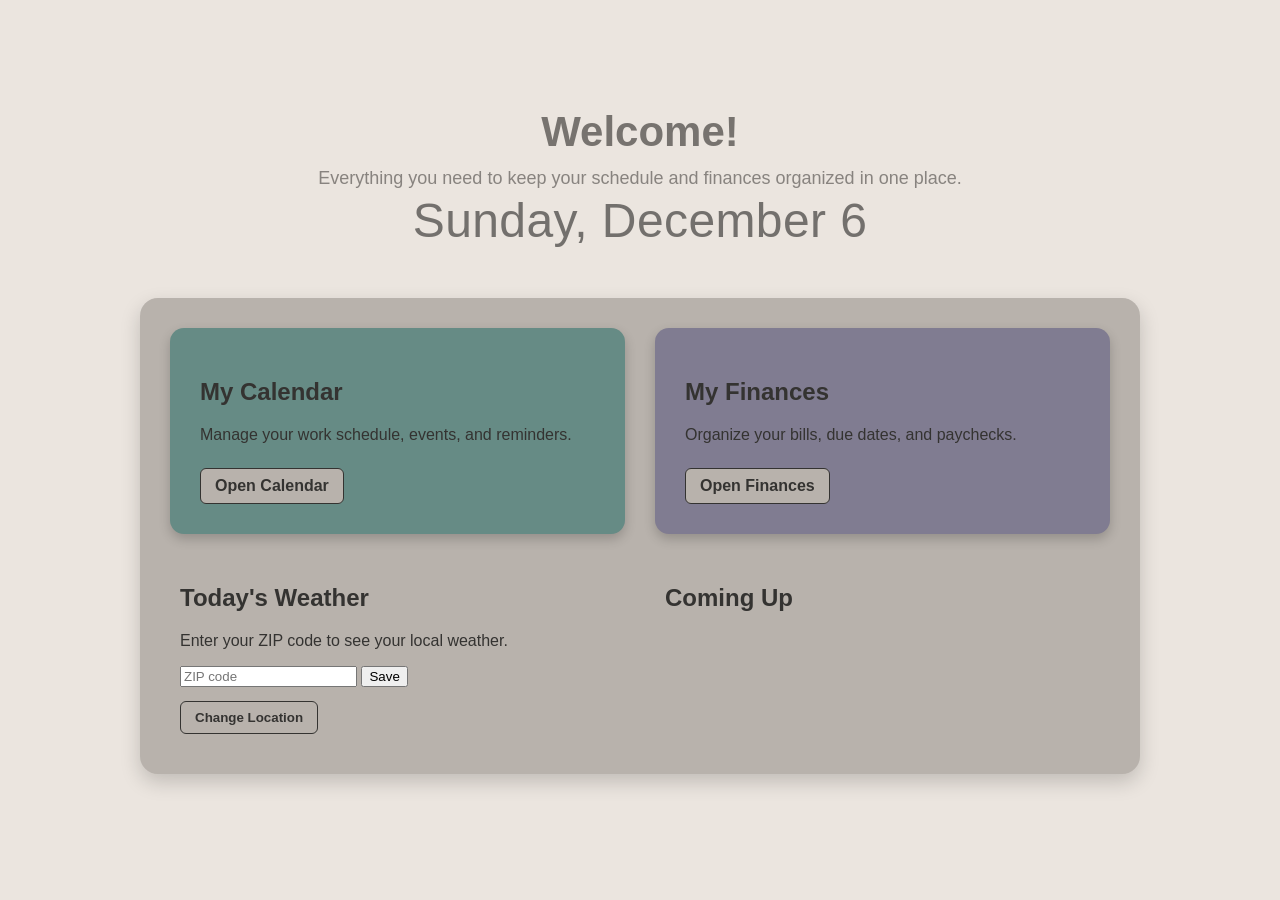
==== index.html @ 4a38d494 "Add files via upload" ====
<!DOCTYPE html>
<html lang="en">

<head>
    <meta charset="UTF-8">
    <meta name="viewport" content="width=device-width, initial-scale=1.0">
    <title>Home</title>
    <link rel="stylesheet" href="home.css">
</head>

<body>

    <main class="home-page">

        <div class="home-header">
            <h1>Welcome!</h1>
            <p>Everything you need to keep your schedule and finances organized in one place.</p>
            <p id="home-date"></p>
        </div>

        <div class="dashboard">

    <div class="home-cards">

        <div class="home-card calendar-card">
            <h2>My Calendar</h2>
            <p>Manage your work schedule, events, and reminders.</p>
            <a href="calendar.html">Open Calendar</a>
        </div>

        <div class="home-card finance-card">
            <h2>My Finances</h2>
            <p>Organize your bills, due dates, and paychecks.</p>
            <a href="finance.html">Open Finances</a>
        </div>

    </div>

    <div class="dashboard-bottom">

        <div class="weather-section">
    <h2>Today's Weather</h2>

    <div id="weather-setup">
        <p>Enter your ZIP code to see your local weather.</p>

        <input
            type="text"
            id="weather-zip"
            placeholder="ZIP code"
            maxlength="5"
        >

        <button id="save-weather-zip">Save</button>
    </div>
    
    <p id="weather-error"></p>

    <div id="weather-display"></div>
    <button id="change-weather-location">Change Location</button>
</div>

        <div class="coming-up-section" id="coming-up">
            <h2>Coming Up</h2>
            <div id="upcoming-events"></div>
        </div>

    </div>

</div>

</main>

<script src="home.js"></script>

</body>

</html>
---- home.css ----
body {
    margin: 0;
    min-height: 100vh;
    background-color: #EBE5DF;
    color: #343331;
    font-family: Arial, sans-serif;
}

.home-page {
    max-width: 1000px;
    margin: 0 auto;
    padding: 80px 40px;
}

.home-header {
    text-align: center;
    margin-bottom: 50px;
}

.home-header h1 {
    font-size: 42px;
    margin-bottom: 12px;
    color: #77736F;
}
.home-header > p:not(#home-date) {
    color: #77736f;
    opacity: 0.85;
}

.home-header p {
    font-size: 18px;
    margin: 0;
}
#home-date {
    margin-top: 4px;
    font-size: 3.0rem;
    font-weight: 500;
    opacity: 0.65;
    letter-spacing: 0.4px;
}
.dashboard {
    background-color: #B8B2AC;
    padding: 30px;
    border-radius: 18px;
    box-shadow: 0 8px 20px rgba(0, 0, 0, 0.18);
}
.home-cards {
    display: flex;
    gap: 30px;
    justify-content: center;
}
.dashboard-bottom {
    display: flex;
    gap: 30px;
    margin-top: 20px;
}

.weather-section,
.coming-up-section {
    flex: 1;
    padding: 10px;
}
.upcoming-event {
    margin: 8px 0;
    padding: 8px 10px;
    background-color: rgba(255, 255, 255, 0.18);
    border-radius: 6px;
}

.home-card {
    flex: 1;
    padding: 30px;
    border-radius: 14px;
    box-shadow: 0 5px 12px rgba(0, 0, 0, 0.20);
    transition: transform 0.18s ease, box-shadow 0.18s ease;
}
.home-card:hover {
    transform: translateY(-3px);
    box-shadow: 0 8px 16px rgba(0, 0, 0, 0.22);
}
.calendar-card {
    background-color: #668B85;
}
.calendar-card a {
    display: inline-block;
    margin-top: 8px;
    padding: 8px 14px;
    color: #343331;
    text-decoration: none;
    border: 1px solid #343331;
    border-radius: 6px;
    font-weight: bold;
    background-color: #B8B2AC;
}
.calendar-card a:hover {
    background-color: #A8A19A;
}

.finance-card {
    background-color: #807C91;
    box-shadow: 0 5px 12px rgba(0, 0, 0, 0.20);
}
.finance-card a {
    display: inline-block;
    margin-top: 8px;
    padding: 8px 14px;
    background-color: #B8B2AC;
    border: 1px solid #343331;
    border-radius: 6px;
    font-weight: bold;
    color: #343331;
text-decoration: none;
}
#change-weather-location {
    padding: 8px 14px;
    background-color: #B8B2AC;
    color: #343331;
    border: 1px solid #343331;
    border-radius: 6px;
    font-weight: bold;
    cursor: pointer;
}

#change-weather-location:hover {
    background-color: #A8A19A;
    transition: background-color 0.18s ease;
}
.weather-location {
    margin-bottom: 6px;
    font-weight: bold;
}

.weather-main {
    margin: 6px 0;
}

.weather-temp {
    font-size: 28px;
    font-weight: bold;
}

.weather-conditions {
    margin-left: 8px;
    font-size: 16px;
}

.weather-rain {
    margin-top: 6px;
    margin-bottom: 12px;
    font-size: 14px;
}
.weather-high-low {
    margin: 6px 0;
    font-size: 14px;
    font-weight: bold;
}
#weather-error {
    color: #8a4f55;
    font-size: 14px;
    font-weight: 600;
    margin-top: 10px;
}
@media (max-width: 700px) {

}
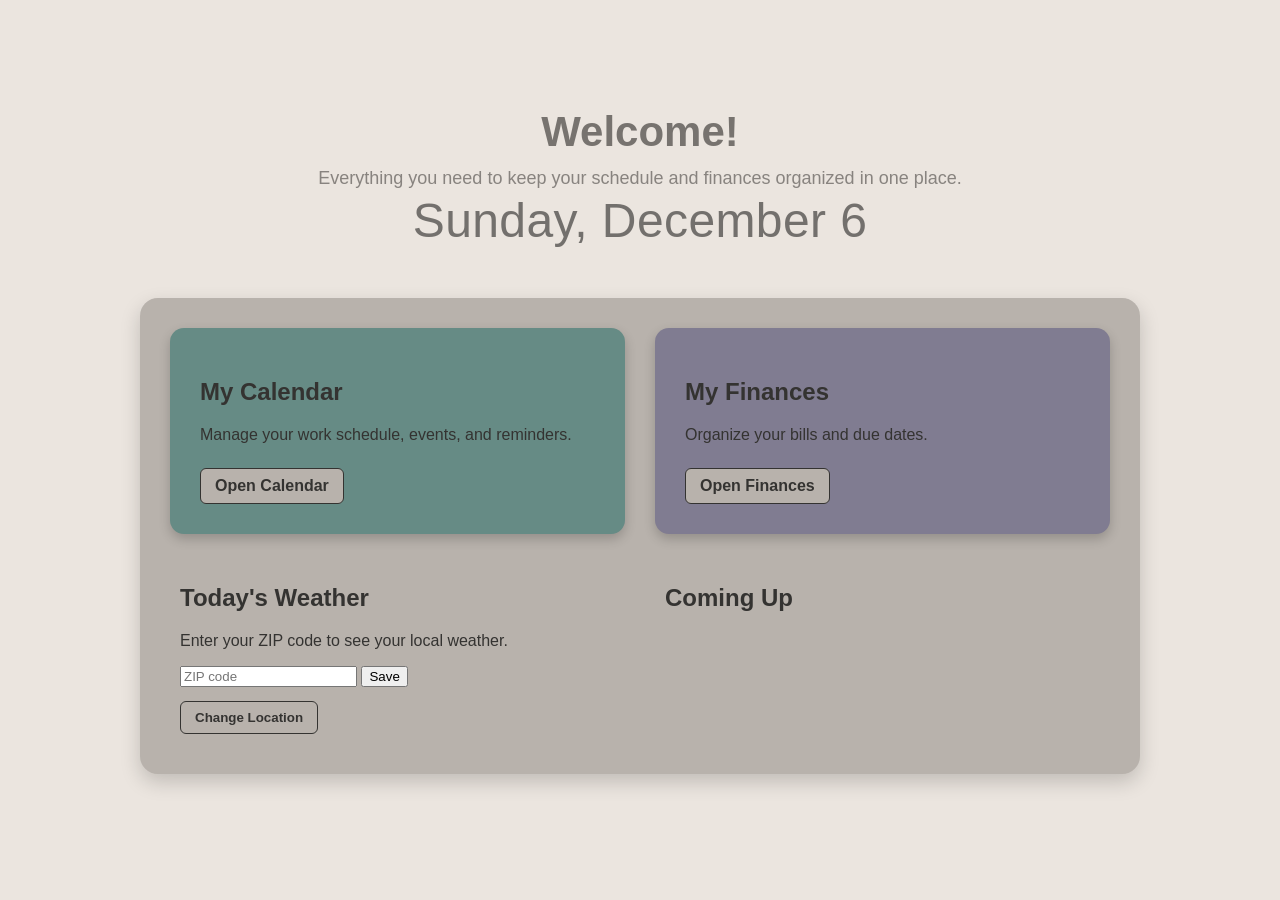
==== commit 3dbbf7cf: "Add files via upload" ====
--- a/index.html
+++ b/index.html
@@ -30,7 +30,7 @@
 
         <div class="home-card finance-card">
             <h2>My Finances</h2>
-            <p>Organize your bills, due dates, and paychecks.</p>
+            <p>Organize your bills and due dates.</p>
             <a href="finance.html">Open Finances</a>
         </div>
 
--- a/home.css
+++ b/home.css
@@ -162,4 +162,35 @@
 }
 @media (max-width: 700px) {
 
+}
+/* HOME — Mobile Layout */
+@media (max-width: 600px) {
+    .home-cards,
+    .dashboard-bottom {
+        flex-direction: column;
+    }
+    .home-page {
+    padding: 30px 16px;
+}
+
+.home-header {
+    margin-bottom: 25px;
+}
+
+.home-header h1 {
+    font-size: 34px;
+    margin-top: 0;
+}
+
+#home-date {
+    font-size: 2rem;
+}
+
+.dashboard {
+    padding: 18px;
+}
+
+.home-card {
+    padding: 20px;
+}
 }
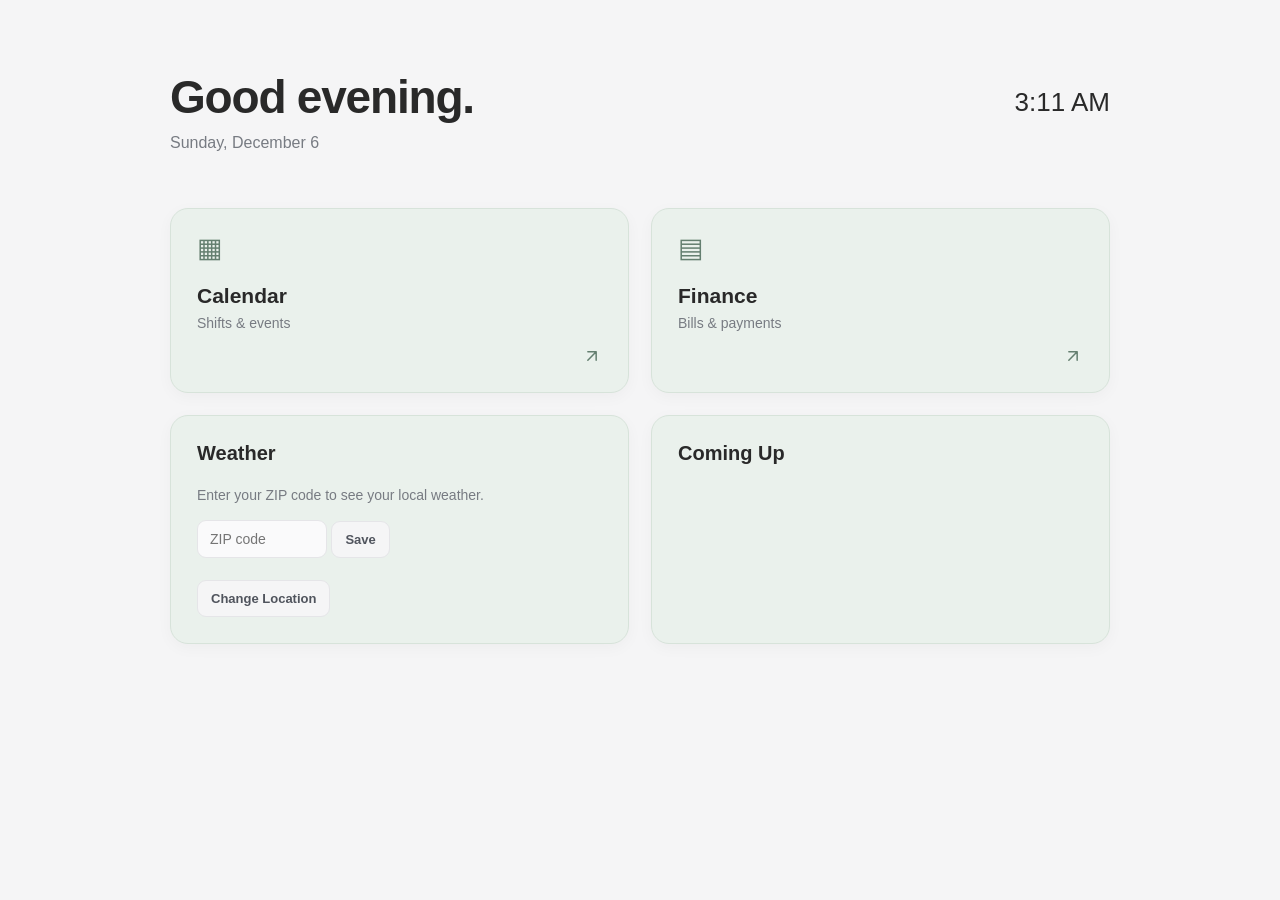
==== commit 86ee39c5: "Dashboard 2.0 - Sage redesign and live clock" ====
--- a/index.html
+++ b/index.html
@@ -1,10 +1,11 @@
+
 <!DOCTYPE html>
 <html lang="en">
 
 <head>
     <meta charset="UTF-8">
     <meta name="viewport" content="width=device-width, initial-scale=1.0">
-    <title>Home</title>
+    <title>Your Calendar | Dashboard</title>
     <link rel="stylesheet" href="home.css">
 </head>
 
@@ -12,67 +13,86 @@
 
     <main class="home-page">
 
-        <div class="home-header">
-            <h1>Welcome!</h1>
-            <p>Everything you need to keep your schedule and finances organized in one place.</p>
-            <p id="home-date"></p>
-        </div>
+        <header class="home-header">
+    <div class="header-top">
+        <h1 id="home-greeting">Good morning.</h1>
+        <div id="home-clock">--:--</div>
+    </div>
+    <p id="home-date"></p>
+</header>
 
-        <div class="dashboard">
+        <section class="dashboard">
 
-    <div class="home-cards">
+            <div class="home-cards">
 
-        <div class="home-card calendar-card">
-            <h2>My Calendar</h2>
-            <p>Manage your work schedule, events, and reminders.</p>
-            <a href="calendar.html">Open Calendar</a>
-        </div>
+                <a class="home-card calendar-card" href="calendar.html">
+                    <div class="card-icon">▦</div>
+                    <h2>Calendar</h2>
+                    <p>Shifts &amp; events</p>
+                    <span class="card-arrow" aria-hidden="true">
+    <svg width="20" height="20" viewBox="0 0 24 24"
+         fill="none" stroke="currentColor" stroke-width="1.8"
+         stroke-linecap="round" stroke-linejoin="round">
+        <path d="M7 17 17 7M7 7h10v10"/>
+    </svg>
+</span>
+                </a>
 
-        <div class="home-card finance-card">
-            <h2>My Finances</h2>
-            <p>Organize your bills and due dates.</p>
-            <a href="finance.html">Open Finances</a>
-        </div>
+                <a class="home-card finance-card" href="finance.html">
+                    <div class="card-icon">▤</div>
+                    <h2>Finance</h2>
+                    <p>Bills &amp; payments</p>
+                    <span class="card-arrow" aria-hidden="true">
+    <svg width="20" height="20" viewBox="0 0 24 24"
+         fill="none" stroke="currentColor" stroke-width="1.8"
+         stroke-linecap="round" stroke-linejoin="round">
+        <path d="M7 17 17 7M7 7h10v10"/>
+    </svg>
+</span>
+                </a>
 
-    </div>
+            </div>
 
-    <div class="dashboard-bottom">
+            <div class="dashboard-bottom">
 
-        <div class="weather-section">
-    <h2>Today's Weather</h2>
+                <section class="weather-section">
+                    <h2>Weather</h2>
 
-    <div id="weather-setup">
-        <p>Enter your ZIP code to see your local weather.</p>
+                    <div id="weather-setup">
+                        <p>Enter your ZIP code to see your local weather.</p>
 
-        <input
-            type="text"
-            id="weather-zip"
-            placeholder="ZIP code"
-            maxlength="5"
-        >
+                        <input
+                            type="text"
+                            id="weather-zip"
+                            placeholder="ZIP code"
+                            maxlength="5"
+                            inputmode="numeric"
+                        >
 
-        <button id="save-weather-zip">Save</button>
-    </div>
-    
-    <p id="weather-error"></p>
+                        <button id="save-weather-zip">Save</button>
+                    </div>
 
-    <div id="weather-display"></div>
-    <button id="change-weather-location">Change Location</button>
-</div>
+                    <p id="weather-error"></p>
 
-        <div class="coming-up-section" id="coming-up">
-            <h2>Coming Up</h2>
-            <div id="upcoming-events"></div>
-        </div>
+                    <div id="weather-display"></div>
 
-    </div>
+                    <button id="change-weather-location">
+                        Change Location
+                    </button>
+                </section>
 
-</div>
+                <section class="coming-up-section" id="coming-up">
+                    <h2>Coming Up</h2>
+                    <div id="upcoming-events"></div>
+                </section>
 
-</main>
+            </div>
 
-<script src="home.js"></script>
+        </section>
+
+    </main>
+
+    <script src="home.js"></script>
 
 </body>
-
-</html>+</html>
--- a/home.css
+++ b/home.css
@@ -1,196 +1,391 @@
+
+/* =========================================
+   YOUR CALENDAR — DASHBOARD 2.0
+   Clean Monochrome Design
+========================================= */
+
+:root {
+    --background: #F5F5F6;
+    --card: #FFFFFF;
+    --text: #292929;
+    --secondary: #777B82;
+    --accent: #50545D;
+    --border: #E5E5E8;
+}
+
+* {
+    box-sizing: border-box;
+}
+
 body {
     margin: 0;
     min-height: 100vh;
-    background-color: #EBE5DF;
-    color: #343331;
+    background: var(--background);
+    color: var(--text);
     font-family: Arial, sans-serif;
-}
+    -webkit-font-smoothing: antialiased;
+}
+
+/* PAGE LAYOUT */
 
 .home-page {
     max-width: 1000px;
     margin: 0 auto;
-    padding: 80px 40px;
-}
+    padding: 70px 30px;
+}
+
+/* GREETING */
 
 .home-header {
-    text-align: center;
-    margin-bottom: 50px;
+    margin-bottom: 35px;
 }
 
 .home-header h1 {
-    font-size: 42px;
-    margin-bottom: 12px;
-    color: #77736F;
-}
-.home-header > p:not(#home-date) {
-    color: #77736f;
-    opacity: 0.85;
-}
-
-.home-header p {
-    font-size: 18px;
+    margin: 0 0 10px;
+    font-size: clamp(32px, 5vw, 46px);
+    font-weight: 600;
+    letter-spacing: -1.2px;
+}
+
+#home-date {
     margin: 0;
-}
-#home-date {
-    margin-top: 4px;
-    font-size: 3.0rem;
-    font-weight: 500;
-    opacity: 0.65;
-    letter-spacing: 0.4px;
-}
+    font-size: 16px;
+    color: var(--secondary);
+}
+
+/* DASHBOARD GRID */
+
 .dashboard {
-    background-color: #B8B2AC;
-    padding: 30px;
-    border-radius: 18px;
-    box-shadow: 0 8px 20px rgba(0, 0, 0, 0.18);
-}
-.home-cards {
-    display: flex;
-    gap: 30px;
-    justify-content: center;
-}
+    display: flex;
+    flex-direction: column;
+    gap: 22px;
+}
+
+.home-cards,
 .dashboard-bottom {
-    display: flex;
-    gap: 30px;
-    margin-top: 20px;
-}
-
+    display: grid;
+    grid-template-columns: repeat(2, minmax(0, 1fr));
+    gap: 22px;
+}
+
+/* ALL FOUR CARDS */
+
+.home-card,
 .weather-section,
 .coming-up-section {
-    flex: 1;
-    padding: 10px;
-}
-.upcoming-event {
-    margin: 8px 0;
-    padding: 8px 10px;
-    background-color: rgba(255, 255, 255, 0.18);
-    border-radius: 6px;
-}
+    min-width: 0;
+    background: var(--card);
+    border: 1px solid var(--border);
+    border-radius: 18px;
+    padding: 26px;
+    box-shadow: 0 4px 16px rgba(0, 0, 0, 0.035);
+}
+
+/* NAVIGATION CARDS */
 
 .home-card {
-    flex: 1;
-    padding: 30px;
-    border-radius: 14px;
-    box-shadow: 0 5px 12px rgba(0, 0, 0, 0.20);
-    transition: transform 0.18s ease, box-shadow 0.18s ease;
-}
+    display: flex;
+    flex-direction: column;
+    min-height: 185px;
+    color: var(--text);
+    text-decoration: none;
+    transition:
+        transform 0.2s ease,
+        box-shadow 0.2s ease,
+        border-color 0.2s ease;
+}
+
 .home-card:hover {
     transform: translateY(-3px);
-    box-shadow: 0 8px 16px rgba(0, 0, 0, 0.22);
-}
-.calendar-card {
-    background-color: #668B85;
-}
-.calendar-card a {
-    display: inline-block;
-    margin-top: 8px;
-    padding: 8px 14px;
-    color: #343331;
-    text-decoration: none;
-    border: 1px solid #343331;
-    border-radius: 6px;
-    font-weight: bold;
-    background-color: #B8B2AC;
-}
-.calendar-card a:hover {
-    background-color: #A8A19A;
-}
-
-.finance-card {
-    background-color: #807C91;
-    box-shadow: 0 5px 12px rgba(0, 0, 0, 0.20);
-}
-.finance-card a {
-    display: inline-block;
-    margin-top: 8px;
-    padding: 8px 14px;
-    background-color: #B8B2AC;
-    border: 1px solid #343331;
-    border-radius: 6px;
-    font-weight: bold;
-    color: #343331;
-text-decoration: none;
-}
+    border-color: #C9CBD0;
+    box-shadow: 0 8px 24px rgba(0, 0, 0, 0.07);
+}
+
+.home-card:focus-visible {
+    outline: 3px solid var(--accent);
+    outline-offset: 3px;
+}
+
+.card-icon {
+    font-size: 27px;
+    line-height: 1;
+    color: var(--accent);
+    margin-bottom: 22px;
+}
+
+.home-card h2 {
+    margin: 0 0 7px;
+    font-size: 21px;
+    font-weight: 600;
+}
+
+.home-card p {
+    margin: 0;
+    font-size: 14px;
+    color: var(--secondary);
+}
+
+.card-arrow {
+    align-self: flex-end;
+    margin-top: auto;
+    padding-top: 12px;
+    font-size: 22px;
+    color: var(--accent);
+}
+
+/* WEATHER AND COMING UP */
+
+.weather-section h2,
+.coming-up-section h2 {
+    margin: 0 0 20px;
+    font-size: 20px;
+    font-weight: 600;
+}
+
+.weather-location {
+    margin: 0 0 10px;
+    color: var(--secondary);
+    font-size: 14px;
+    font-weight: 600;
+}
+
+.weather-main {
+    display: flex;
+    align-items: center;
+    flex-wrap: wrap;
+    gap: 10px;
+    margin: 10px 0;
+}
+
+.weather-temp {
+    font-size: 34px;
+    font-weight: 600;
+    letter-spacing: -1px;
+}
+
+.weather-conditions {
+    font-size: 14px;
+    color: var(--secondary);
+}
+
+.weather-high-low,
+.weather-rain {
+    margin: 10px 0;
+    font-size: 14px;
+    color: var(--secondary);
+}
+
+.weather-high-low {
+    font-weight: 600;
+    color: var(--text);
+}
+
+/* WEATHER ZIP SETUP */
+
+#weather-setup p {
+    font-size: 14px;
+    color: var(--secondary);
+    line-height: 1.5;
+}
+
+#weather-zip {
+    width: 130px;
+    max-width: 100%;
+    padding: 10px 12px;
+    border: 1px solid var(--border);
+    border-radius: 9px;
+    background: #FAFAFB;
+    color: var(--text);
+    font-size: 14px;
+}
+
+#save-weather-zip,
 #change-weather-location {
-    padding: 8px 14px;
-    background-color: #B8B2AC;
-    color: #343331;
-    border: 1px solid #343331;
-    border-radius: 6px;
-    font-weight: bold;
+    padding: 10px 13px;
+    border: 1px solid var(--border);
+    border-radius: 9px;
+    background: var(--background);
+    color: var(--accent);
+    font-size: 13px;
+    font-weight: 600;
     cursor: pointer;
-}
-
+    transition: background 0.2s ease;
+}
+
+#save-weather-zip:hover,
 #change-weather-location:hover {
-    background-color: #A8A19A;
-    transition: background-color 0.18s ease;
-}
-.weather-location {
-    margin-bottom: 6px;
-    font-weight: bold;
-}
-
-.weather-main {
-    margin: 6px 0;
-}
-
-.weather-temp {
-    font-size: 28px;
-    font-weight: bold;
-}
-
-.weather-conditions {
-    margin-left: 8px;
-    font-size: 16px;
-}
-
-.weather-rain {
-    margin-top: 6px;
-    margin-bottom: 12px;
-    font-size: 14px;
-}
-.weather-high-low {
-    margin: 6px 0;
-    font-size: 14px;
-    font-weight: bold;
-}
+    background: #E8E9EC;
+}
+
+#change-weather-location {
+    margin-top: 12px;
+}
+
 #weather-error {
-    color: #8a4f55;
-    font-size: 14px;
-    font-weight: 600;
-    margin-top: 10px;
-}
-@media (max-width: 700px) {
-
-}
-/* HOME — Mobile Layout */
+    margin: 10px 0;
+    color: #A04747;
+    font-size: 13px;
+}
+
+/* UPCOMING EVENTS */
+
+#upcoming-events {
+    display: flex;
+    flex-direction: column;
+    gap: 9px;
+}
+
+.upcoming-event {
+    margin: 0;
+    padding: 12px 14px;
+    border-radius: 10px;
+    background: var(--background);
+    color: var(--accent);
+    font-size: 14px;
+    line-height: 1.5;
+}
+
+/* MOBILE */
+
 @media (max-width: 600px) {
+
+    .home-page {
+        padding: 35px 16px;
+    }
+
+    .home-header {
+        margin-bottom: 28px;
+    }
+
+    .home-header h1 {
+        font-size: 34px;
+    }
+
+    #home-date {
+        font-size: 14px;
+    }
+
+    .dashboard {
+        gap: 14px;
+    }
+
     .home-cards,
     .dashboard-bottom {
-        flex-direction: column;
-    }
-    .home-page {
-    padding: 30px 16px;
-}
-
+        gap: 12px;
+    }
+
+    .home-card {
+        min-height: 155px;
+        padding: 17px;
+        border-radius: 15px;
+    }
+
+    .card-icon {
+        margin-bottom: 18px;
+        font-size: 24px;
+    }
+
+    .home-card h2 {
+        font-size: 18px;
+    }
+
+    .home-card p {
+        font-size: 12px;
+    }
+
+    .weather-section,
+    .coming-up-section {
+        padding: 20px;
+        border-radius: 15px;
+    }
+
+    .dashboard-bottom {
+    grid-template-columns: repeat(2, minmax(0, 1fr));
+}
+
+    .weather-section h2,
+    .coming-up-section h2 {
+        font-size: 19px;
+    }
+}
+
+@media (prefers-reduced-motion: reduce) {
+    .home-card,
+    #save-weather-zip,
+    #change-weather-location {
+        transition: none;
+    }
+}
+/* Dashboard 2.0 — Sage Cards & Clock */
+
+.header-top {
+    display: flex;
+    justify-content: space-between;
+    align-items: center;
+    gap: 12px;
+}
+
+#home-clock {
+    color: #292929;
+    font-size: 26px;
+    font-weight: 500;
+    white-space: nowrap;
+    font-variant-numeric: tabular-nums;
+}
+
+.home-card,
+.weather-section,
+.coming-up-section {
+    background: #EAF1EC;
+    border-color: #D7E3DA;
+}
+
+.card-icon,
+.card-arrow {
+    color: #647F70;
+}
+
+@media (max-width: 600px) {
+    .dashboard-bottom {
+        grid-template-columns: repeat(2, minmax(0, 1fr));
+    }
+
+    .home-card {
+        min-height: 140px;
+    }
+
+    #home-clock {
+        font-size: 22px;
+    }
+
+    .weather-section,
+    .coming-up-section {
+        padding: 14px;
+    }
+
+    .weather-temp {
+        font-size: 27px;
+    }
+
+    .weather-section h2,
+    .coming-up-section h2 {
+        font-size: 17px;
+    }
+}
+.card-arrow svg {
+    display: block;
+}
+
+.card-arrow {
+    color: #647F70;
+}
+/* Give the dashboard cards some breathing room */
 .home-header {
-    margin-bottom: 25px;
-}
-
-.home-header h1 {
-    font-size: 34px;
-    margin-top: 0;
-}
-
-#home-date {
-    font-size: 2rem;
-}
-
-.dashboard {
-    padding: 18px;
-}
-
-.home-card {
-    padding: 20px;
-}
+    margin-bottom: 56px;
+}
+
+@media (max-width: 600px) {
+    .home-header {
+        margin-bottom: 56px;
+    }
 }
